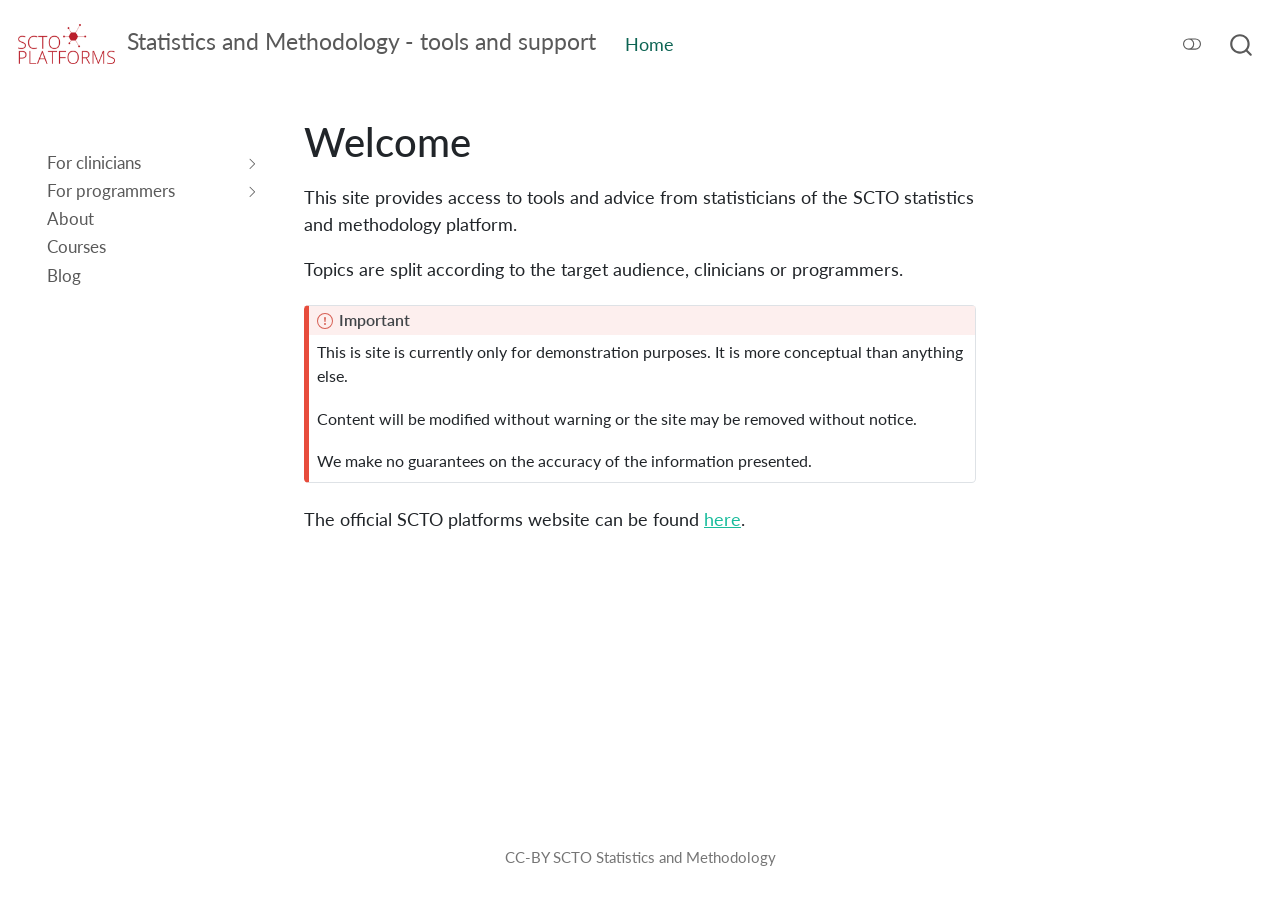
==== index.html @ e66b6415 "Built site for gh-pages" ====
<!DOCTYPE html>
<html xmlns="http://www.w3.org/1999/xhtml" lang="en" xml:lang="en"><head>

<meta charset="utf-8">
<meta name="generator" content="quarto-1.0.37">

<meta name="viewport" content="width=device-width, initial-scale=1.0, user-scalable=yes">


<title>Statistics and Methodology - tools and support - Welcome</title>
<style>
code{white-space: pre-wrap;}
span.smallcaps{font-variant: small-caps;}
span.underline{text-decoration: underline;}
div.column{display: inline-block; vertical-align: top; width: 50%;}
div.hanging-indent{margin-left: 1.5em; text-indent: -1.5em;}
ul.task-list{list-style: none;}
</style>


<script src="site_libs/quarto-nav/quarto-nav.js"></script>
<script src="site_libs/quarto-nav/headroom.min.js"></script>
<script src="site_libs/clipboard/clipboard.min.js"></script>
<script src="site_libs/quarto-search/autocomplete.umd.js"></script>
<script src="site_libs/quarto-search/fuse.min.js"></script>
<script src="site_libs/quarto-search/quarto-search.js"></script>
<meta name="quarto:offset" content="./">
<link href="./docs/SCTO_Platforms.png" rel="icon" type="image/png">
<script src="site_libs/quarto-html/quarto.js"></script>
<script src="site_libs/quarto-html/popper.min.js"></script>
<script src="site_libs/quarto-html/tippy.umd.min.js"></script>
<script src="site_libs/quarto-html/anchor.min.js"></script>
<link href="site_libs/quarto-html/tippy.css" rel="stylesheet">
<link href="site_libs/quarto-html/quarto-syntax-highlighting.css" rel="stylesheet" class="quarto-color-scheme" id="quarto-text-highlighting-styles">
<link href="site_libs/quarto-html/quarto-syntax-highlighting-dark.css" rel="prefetch" class="quarto-color-scheme quarto-color-alternate" id="quarto-text-highlighting-styles">
<script src="site_libs/bootstrap/bootstrap.min.js"></script>
<link href="site_libs/bootstrap/bootstrap-icons.css" rel="stylesheet">
<link href="site_libs/bootstrap/bootstrap.min.css" rel="stylesheet" class="quarto-color-scheme" id="quarto-bootstrap" data-mode="light">
<link href="site_libs/bootstrap/bootstrap-dark.min.css" rel="prefetch" class="quarto-color-scheme quarto-color-alternate" id="quarto-bootstrap" data-mode="dark">
<script id="quarto-search-options" type="application/json">{
  "location": "navbar",
  "copy-button": false,
  "collapse-after": 3,
  "panel-placement": "end",
  "type": "overlay",
  "limit": 20,
  "language": {
    "search-no-results-text": "No results",
    "search-matching-documents-text": "matching documents",
    "search-copy-link-title": "Copy link to search",
    "search-hide-matches-text": "Hide additional matches",
    "search-more-match-text": "more match in this document",
    "search-more-matches-text": "more matches in this document",
    "search-clear-button-title": "Clear",
    "search-detached-cancel-button-title": "Cancel",
    "search-submit-button-title": "Submit"
  }
}</script>


<link rel="stylesheet" href="styles.css">
</head>

<body class="nav-sidebar floating nav-fixed">


<div id="quarto-search-results"></div>
  <header id="quarto-header" class="headroom fixed-top">
    <nav class="navbar navbar-expand-lg navbar-dark ">
      <div class="navbar-container container-fluid">
      <a class="navbar-brand" href="./index.html">
    <img src="./docs/SCTO_Platforms.png" alt="">
    <span class="navbar-title">Statistics and Methodology - tools and support</span>
  </a>
          <button class="navbar-toggler" type="button" data-bs-toggle="collapse" data-bs-target="#navbarCollapse" aria-controls="navbarCollapse" aria-expanded="false" aria-label="Toggle navigation" onclick="if (window.quartoToggleHeadroom) { window.quartoToggleHeadroom(); }">
  <span class="navbar-toggler-icon"></span>
</button>
          <div class="collapse navbar-collapse" id="navbarCollapse">
            <ul class="navbar-nav navbar-nav-scroll me-auto">
  <li class="nav-item">
    <a class="nav-link active" href="./index.html" aria-current="page">Home</a>
  </li>  
</ul>
              <div class="quarto-toggle-container">
                  <a href="" class="quarto-color-scheme-toggle nav-link" onclick="window.quartoToggleColorScheme(); return false;" title="Toggle dark mode"><i class="bi"></i></a>
              </div>
              <div id="quarto-search" class="" title="Search"></div>
          </div> <!-- /navcollapse -->
      </div> <!-- /container-fluid -->
    </nav>
  <nav class="quarto-secondary-nav" data-bs-toggle="collapse" data-bs-target="#quarto-sidebar" aria-controls="quarto-sidebar" aria-expanded="false" aria-label="Toggle sidebar navigation" onclick="if (window.quartoToggleHeadroom) { window.quartoToggleHeadroom(); }">
    <div class="container-fluid d-flex justify-content-between">
      <h1 class="quarto-secondary-nav-title">Welcome</h1>
      <button type="button" class="quarto-btn-toggle btn" aria-label="Show secondary navigation">
        <i class="bi bi-chevron-right"></i>
      </button>
    </div>
  </nav>
</header>
<!-- content -->
<div id="quarto-content" class="quarto-container page-columns page-rows-contents page-layout-article page-navbar">
<!-- sidebar -->
  <nav id="quarto-sidebar" class="sidebar collapse sidebar-navigation floating overflow-auto">
      <div class="mt-2 flex-shrink-0 align-items-center">
        <div class="sidebar-search">
        <div id="quarto-search" class="" title="Search"></div>
        </div>
      </div>
    <div class="sidebar-menu-container"> 
    <ul class="list-unstyled mt-1">
        <li class="sidebar-item sidebar-item-section">
      <div class="sidebar-item-container"> 
            <a class="sidebar-item-text sidebar-link text-start collapsed" data-bs-toggle="collapse" data-bs-target="#quarto-sidebar-section-1" aria-expanded="false">For clinicians</a>
          <a class="sidebar-item-toggle text-start collapsed" data-bs-toggle="collapse" data-bs-target="#quarto-sidebar-section-1" aria-expanded="false">
            <i class="bi bi-chevron-right ms-2"></i>
          </a> 
      </div>
      <ul id="quarto-sidebar-section-1" class="collapse list-unstyled sidebar-section depth1 ">  
          <li class="sidebar-item">
  <div class="sidebar-item-container"> 
  <a href="./DataSharing.html" class="sidebar-item-text sidebar-link">Data sharing</a>
  </div>
</li>
          <li class="sidebar-item">
  <div class="sidebar-item-container"> 
  <a href="./ReportingGuidelines.html" class="sidebar-item-text sidebar-link">Reporting guidelines</a>
  </div>
</li>
          <li class="sidebar-item">
  <div class="sidebar-item-container"> 
  <a href="./SampleSizeCalculation.html" class="sidebar-item-text sidebar-link">Sample size calculation</a>
  </div>
</li>
      </ul>
  </li>
        <li class="sidebar-item sidebar-item-section">
      <div class="sidebar-item-container"> 
            <a class="sidebar-item-text sidebar-link text-start collapsed" data-bs-toggle="collapse" data-bs-target="#quarto-sidebar-section-2" aria-expanded="false">For programmers</a>
          <a class="sidebar-item-toggle text-start collapsed" data-bs-toggle="collapse" data-bs-target="#quarto-sidebar-section-2" aria-expanded="false">
            <i class="bi bi-chevron-right ms-2"></i>
          </a> 
      </div>
      <ul id="quarto-sidebar-section-2" class="collapse list-unstyled sidebar-section depth1 ">  
          <li class="sidebar-item">
  <div class="sidebar-item-container"> 
  <a href="./baselinetables.html" class="sidebar-item-text sidebar-link">Make a baseline table</a>
  </div>
</li>
          <li class="sidebar-item">
  <div class="sidebar-item-container"> 
  <a href="./software.html" class="sidebar-item-text sidebar-link">Software packages</a>
  </div>
</li>
      </ul>
  </li>
        <li class="sidebar-item">
  <div class="sidebar-item-container"> 
  <a href="./about.html" class="sidebar-item-text sidebar-link">About</a>
  </div>
</li>
        <li class="sidebar-item">
  <div class="sidebar-item-container"> 
  <a href="./courses.html" class="sidebar-item-text sidebar-link">Courses</a>
  </div>
</li>
        <li class="sidebar-item">
  <div class="sidebar-item-container"> 
  <a href="./blog/index.html" class="sidebar-item-text sidebar-link">Blog</a>
  </div>
</li>
    </ul>
    </div>
</nav>
<!-- margin-sidebar -->
    <div id="quarto-margin-sidebar" class="sidebar margin-sidebar">
        
    </div>
<!-- main -->
<main class="content" id="quarto-document-content">

<header id="title-block-header" class="quarto-title-block default">
<div class="quarto-title">
<h1 class="title d-none d-lg-block">Welcome</h1>
</div>



<div class="quarto-title-meta">

    
    
  </div>
  

</header>

<p>This site provides access to tools and advice from statisticians of the SCTO statistics and methodology platform.</p>
<p>Topics are split according to the target audience, clinicians or programmers.</p>
<div class="callout-important callout callout-style-default callout-captioned">
<div class="callout-header d-flex align-content-center">
<div class="callout-icon-container">
<i class="callout-icon"></i>
</div>
<div class="callout-caption-container flex-fill">
Important
</div>
</div>
<div class="callout-body-container callout-body">
<p>This is site is currently only for demonstration purposes. It is more conceptual than anything else.</p>
<p>Content will be modified without warning or the site may be removed without notice.</p>
<p>We make no guarantees on the accuracy of the information presented.</p>
</div>
</div>
<p>The official SCTO platforms website can be found <a href="https://www.sctoplatforms.ch/">here</a>.</p>



</main> <!-- /main -->
<script id="quarto-html-after-body" type="application/javascript">
window.document.addEventListener("DOMContentLoaded", function (event) {
  const toggleBodyColorMode = (bsSheetEl) => {
    const mode = bsSheetEl.getAttribute("data-mode");
    const bodyEl = window.document.querySelector("body");
    if (mode === "dark") {
      bodyEl.classList.add("quarto-dark");
      bodyEl.classList.remove("quarto-light");
    } else {
      bodyEl.classList.add("quarto-light");
      bodyEl.classList.remove("quarto-dark");
    }
  }
  const toggleBodyColorPrimary = () => {
    const bsSheetEl = window.document.querySelector("link#quarto-bootstrap");
    if (bsSheetEl) {
      toggleBodyColorMode(bsSheetEl);
    }
  }
  toggleBodyColorPrimary();  
  const disableStylesheet = (stylesheets) => {
    for (let i=0; i < stylesheets.length; i++) {
      const stylesheet = stylesheets[i];
      stylesheet.rel = 'prefetch';
    }
  }
  const enableStylesheet = (stylesheets) => {
    for (let i=0; i < stylesheets.length; i++) {
      const stylesheet = stylesheets[i];
      stylesheet.rel = 'stylesheet';
    }
  }
  const manageTransitions = (selector, allowTransitions) => {
    const els = window.document.querySelectorAll(selector);
    for (let i=0; i < els.length; i++) {
      const el = els[i];
      if (allowTransitions) {
        el.classList.remove('notransition');
      } else {
        el.classList.add('notransition');
      }
    }
  }
  const toggleColorMode = (alternate) => {
    // Switch the stylesheets
    const alternateStylesheets = window.document.querySelectorAll('link.quarto-color-scheme.quarto-color-alternate');
    manageTransitions('#quarto-margin-sidebar .nav-link', false);
    if (alternate) {
      enableStylesheet(alternateStylesheets);
      for (const sheetNode of alternateStylesheets) {
        if (sheetNode.id === "quarto-bootstrap") {
          toggleBodyColorMode(sheetNode);
        }
      }
    } else {
      disableStylesheet(alternateStylesheets);
      toggleBodyColorPrimary();
    }
    manageTransitions('#quarto-margin-sidebar .nav-link', true);
    // Switch the toggles
    const toggles = window.document.querySelectorAll('.quarto-color-scheme-toggle');
    for (let i=0; i < toggles.length; i++) {
      const toggle = toggles[i];
      if (toggle) {
        if (alternate) {
          toggle.classList.add("alternate");     
        } else {
          toggle.classList.remove("alternate");
        }
      }
    }
  }
  const isFileUrl = () => { 
    return window.location.protocol === 'file:';
  }
  const hasAlternateSentinel = () => {  
    let styleSentinel = getColorSchemeSentinel();
    if (styleSentinel !== null) {
      return styleSentinel === "alternate";
    } else {
      return false;
    }
  }
  const setStyleSentinel = (alternate) => {
    const value = alternate ? "alternate" : "default";
    if (!isFileUrl()) {
      window.localStorage.setItem("quarto-color-scheme", value);
    } else {
      localAlternateSentinel = value;
    }
  }
  const getColorSchemeSentinel = () => {
    if (!isFileUrl()) {
      const storageValue = window.localStorage.getItem("quarto-color-scheme");
      return storageValue != null ? storageValue : localAlternateSentinel;
    } else {
      return localAlternateSentinel;
    }
  }
  let localAlternateSentinel = 'default';
  // Dark / light mode switch
  window.quartoToggleColorScheme = () => {
    // Read the current dark / light value 
    let toAlternate = !hasAlternateSentinel();
    toggleColorMode(toAlternate);
    setStyleSentinel(toAlternate);
  };
  // Ensure there is a toggle, if there isn't float one in the top right
  if (window.document.querySelector('.quarto-color-scheme-toggle') === null) {
    const a = window.document.createElement('a');
    a.classList.add('top-right');
    a.classList.add('quarto-color-scheme-toggle');
    a.href = "";
    a.onclick = function() { try { window.quartoToggleColorScheme(); } catch {} return false; };
    const i = window.document.createElement("i");
    i.classList.add('bi');
    a.appendChild(i);
    window.document.body.appendChild(a);
  }
  // Switch to dark mode if need be
  if (hasAlternateSentinel()) {
    toggleColorMode(true);
  } 
  const icon = "";
  const anchorJS = new window.AnchorJS();
  anchorJS.options = {
    placement: 'right',
    icon: icon
  };
  anchorJS.add('.anchored');
  const clipboard = new window.ClipboardJS('.code-copy-button', {
    target: function(trigger) {
      return trigger.previousElementSibling;
    }
  });
  clipboard.on('success', function(e) {
    // button target
    const button = e.trigger;
    // don't keep focus
    button.blur();
    // flash "checked"
    button.classList.add('code-copy-button-checked');
    var currentTitle = button.getAttribute("title");
    button.setAttribute("title", "Copied!");
    setTimeout(function() {
      button.setAttribute("title", currentTitle);
      button.classList.remove('code-copy-button-checked');
    }, 1000);
    // clear code selection
    e.clearSelection();
  });
  function tippyHover(el, contentFn) {
    const config = {
      allowHTML: true,
      content: contentFn,
      maxWidth: 500,
      delay: 100,
      arrow: false,
      appendTo: function(el) {
          return el.parentElement;
      },
      interactive: true,
      interactiveBorder: 10,
      theme: 'quarto',
      placement: 'bottom-start'
    };
    window.tippy(el, config); 
  }
  const noterefs = window.document.querySelectorAll('a[role="doc-noteref"]');
  for (var i=0; i<noterefs.length; i++) {
    const ref = noterefs[i];
    tippyHover(ref, function() {
      let href = ref.getAttribute('href');
      try { href = new URL(href).hash; } catch {}
      const id = href.replace(/^#\/?/, "");
      const note = window.document.getElementById(id);
      return note.innerHTML;
    });
  }
  var bibliorefs = window.document.querySelectorAll('a[role="doc-biblioref"]');
  for (var i=0; i<bibliorefs.length; i++) {
    const ref = bibliorefs[i];
    const cites = ref.parentNode.getAttribute('data-cites').split(' ');
    tippyHover(ref, function() {
      var popup = window.document.createElement('div');
      cites.forEach(function(cite) {
        var citeDiv = window.document.createElement('div');
        citeDiv.classList.add('hanging-indent');
        citeDiv.classList.add('csl-entry');
        var biblioDiv = window.document.getElementById('ref-' + cite);
        if (biblioDiv) {
          citeDiv.innerHTML = biblioDiv.innerHTML;
        }
        popup.appendChild(citeDiv);
      });
      return popup.innerHTML;
    });
  }
});
</script>
</div> <!-- /content -->
<footer class="footer">
  <div class="nav-footer">
      <div class="nav-footer-center">CC-BY SCTO Statistics and Methodology</div>
  </div>
</footer>



</body></html>
---- site_libs/quarto-html/tippy.css ----
.tippy-box[data-animation=fade][data-state=hidden]{opacity:0}[data-tippy-root]{max-width:calc(100vw - 10px)}.tippy-box{position:relative;background-color:#333;color:#fff;border-radius:4px;font-size:14px;line-height:1.4;white-space:normal;outline:0;transition-property:transform,visibility,opacity}.tippy-box[data-placement^=top]>.tippy-arrow{bottom:0}.tippy-box[data-placement^=top]>.tippy-arrow:before{bottom:-7px;left:0;border-width:8px 8px 0;border-top-color:initial;transform-origin:center top}.tippy-box[data-placement^=bottom]>.tippy-arrow{top:0}.tippy-box[data-placement^=bottom]>.tippy-arrow:before{top:-7px;left:0;border-width:0 8px 8px;border-bottom-color:initial;transform-origin:center bottom}.tippy-box[data-placement^=left]>.tippy-arrow{right:0}.tippy-box[data-placement^=left]>.tippy-arrow:before{border-width:8px 0 8px 8px;border-left-color:initial;right:-7px;transform-origin:center left}.tippy-box[data-placement^=right]>.tippy-arrow{left:0}.tippy-box[data-placement^=right]>.tippy-arrow:before{left:-7px;border-width:8px 8px 8px 0;border-right-color:initial;transform-origin:center right}.tippy-box[data-inertia][data-state=visible]{transition-timing-function:cubic-bezier(.54,1.5,.38,1.11)}.tippy-arrow{width:16px;height:16px;color:#333}.tippy-arrow:before{content:"";position:absolute;border-color:transparent;border-style:solid}.tippy-content{position:relative;padding:5px 9px;z-index:1}
---- styles.css ----
/* css styles */

.navbar-brand > img {
  max-height: 40px;
}
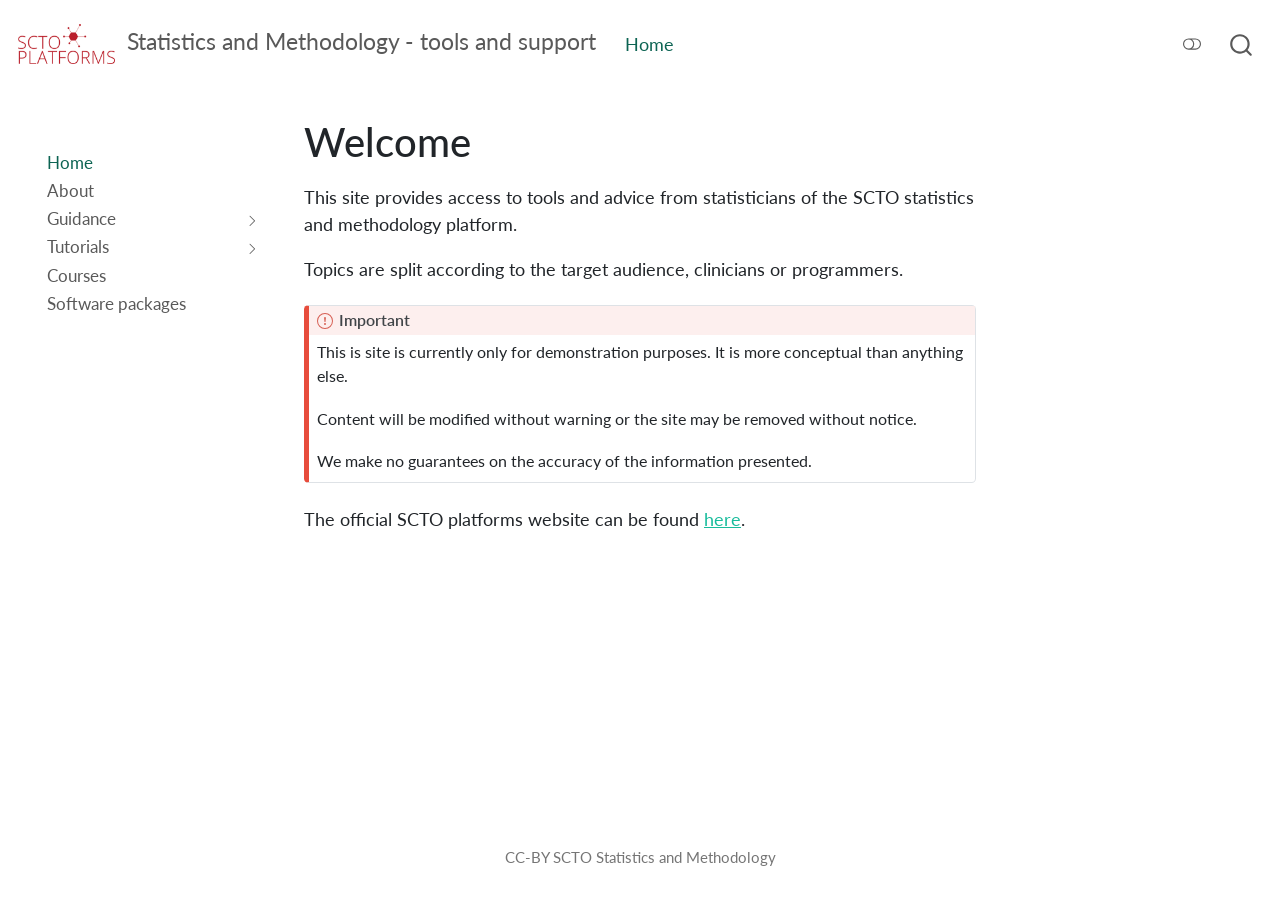
==== commit 6ff837f8: "Built site for gh-pages" ====
--- a/index.html
+++ b/index.html
@@ -108,9 +108,19 @@
       </div>
     <div class="sidebar-menu-container"> 
     <ul class="list-unstyled mt-1">
+        <li class="sidebar-item">
+  <div class="sidebar-item-container"> 
+  <a href="./index.html" class="sidebar-item-text sidebar-link active">Home</a>
+  </div>
+</li>
+        <li class="sidebar-item">
+  <div class="sidebar-item-container"> 
+  <a href="./about.html" class="sidebar-item-text sidebar-link">About</a>
+  </div>
+</li>
         <li class="sidebar-item sidebar-item-section">
       <div class="sidebar-item-container"> 
-            <a class="sidebar-item-text sidebar-link text-start collapsed" data-bs-toggle="collapse" data-bs-target="#quarto-sidebar-section-1" aria-expanded="false">For clinicians</a>
+            <a class="sidebar-item-text sidebar-link text-start collapsed" data-bs-toggle="collapse" data-bs-target="#quarto-sidebar-section-1" aria-expanded="false">Guidance</a>
           <a class="sidebar-item-toggle text-start collapsed" data-bs-toggle="collapse" data-bs-target="#quarto-sidebar-section-1" aria-expanded="false">
             <i class="bi bi-chevron-right ms-2"></i>
           </a> 
@@ -126,16 +136,11 @@
   <a href="./ReportingGuidelines.html" class="sidebar-item-text sidebar-link">Reporting guidelines</a>
   </div>
 </li>
-          <li class="sidebar-item">
-  <div class="sidebar-item-container"> 
-  <a href="./SampleSizeCalculation.html" class="sidebar-item-text sidebar-link">Sample size calculation</a>
-  </div>
-</li>
       </ul>
   </li>
         <li class="sidebar-item sidebar-item-section">
       <div class="sidebar-item-container"> 
-            <a class="sidebar-item-text sidebar-link text-start collapsed" data-bs-toggle="collapse" data-bs-target="#quarto-sidebar-section-2" aria-expanded="false">For programmers</a>
+            <a class="sidebar-item-text sidebar-link text-start collapsed" data-bs-toggle="collapse" data-bs-target="#quarto-sidebar-section-2" aria-expanded="false">Tutorials</a>
           <a class="sidebar-item-toggle text-start collapsed" data-bs-toggle="collapse" data-bs-target="#quarto-sidebar-section-2" aria-expanded="false">
             <i class="bi bi-chevron-right ms-2"></i>
           </a> 
@@ -143,29 +148,29 @@
       <ul id="quarto-sidebar-section-2" class="collapse list-unstyled sidebar-section depth1 ">  
           <li class="sidebar-item">
   <div class="sidebar-item-container"> 
+  <a href="./tutorials.html" class="sidebar-item-text sidebar-link">Overview</a>
+  </div>
+</li>
+          <li class="sidebar-item">
+  <div class="sidebar-item-container"> 
+  <a href="./SampleSizeCalculation.html" class="sidebar-item-text sidebar-link">Sample size calculation</a>
+  </div>
+</li>
+          <li class="sidebar-item">
+  <div class="sidebar-item-container"> 
   <a href="./baselinetables.html" class="sidebar-item-text sidebar-link">Make a baseline table</a>
-  </div>
-</li>
-          <li class="sidebar-item">
-  <div class="sidebar-item-container"> 
-  <a href="./software.html" class="sidebar-item-text sidebar-link">Software packages</a>
   </div>
 </li>
       </ul>
   </li>
         <li class="sidebar-item">
   <div class="sidebar-item-container"> 
-  <a href="./about.html" class="sidebar-item-text sidebar-link">About</a>
+  <a href="./courses.html" class="sidebar-item-text sidebar-link">Courses</a>
   </div>
 </li>
         <li class="sidebar-item">
   <div class="sidebar-item-container"> 
-  <a href="./courses.html" class="sidebar-item-text sidebar-link">Courses</a>
-  </div>
-</li>
-        <li class="sidebar-item">
-  <div class="sidebar-item-container"> 
-  <a href="./blog/index.html" class="sidebar-item-text sidebar-link">Blog</a>
+  <a href="./software.html" class="sidebar-item-text sidebar-link">Software packages</a>
   </div>
 </li>
     </ul>
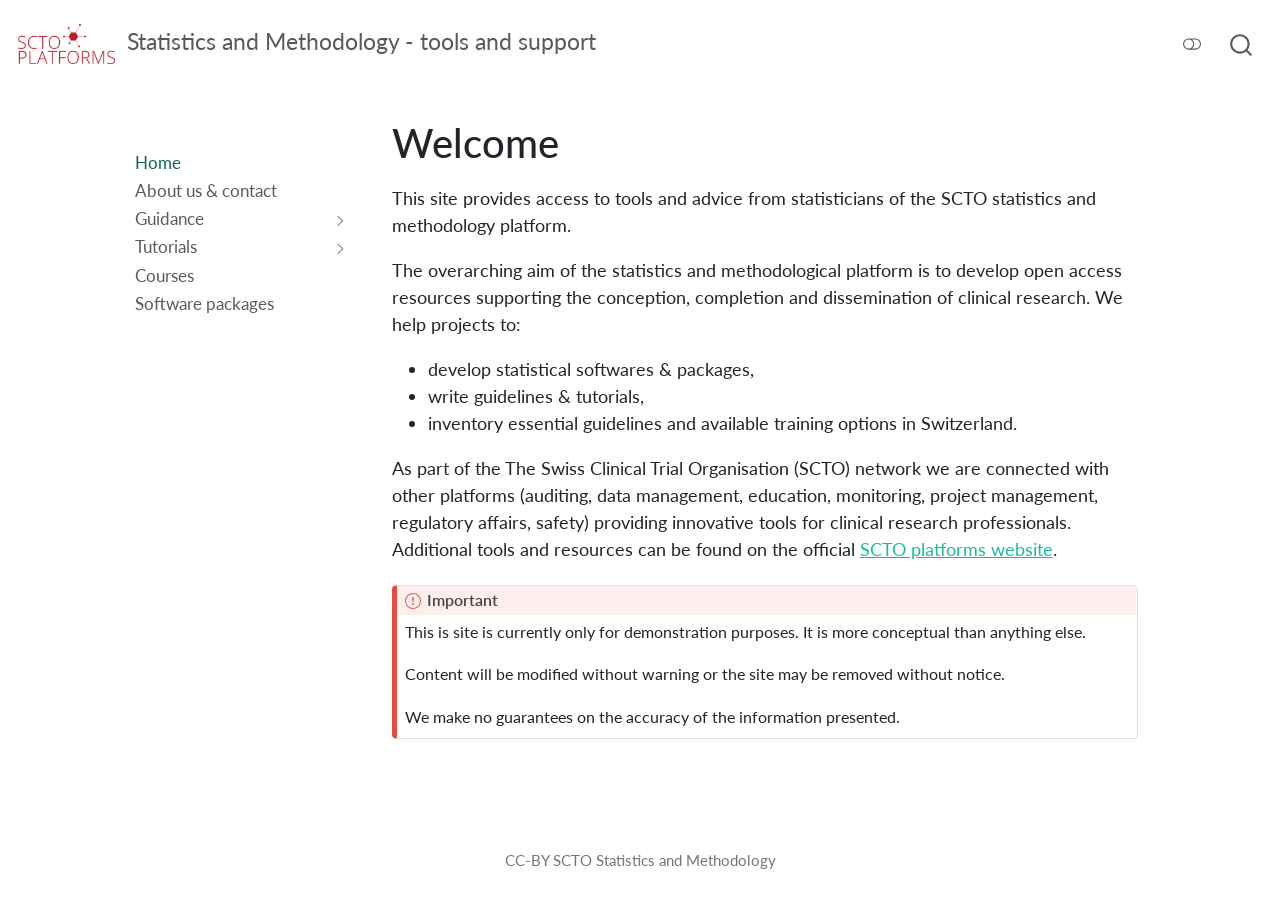
==== commit 419bc62c: "Built site for gh-pages" ====
--- a/index.html
+++ b/index.html
@@ -1,69 +1,62 @@
 <!DOCTYPE html>
 <html xmlns="http://www.w3.org/1999/xhtml" lang="en" xml:lang="en"><head>
-
-<meta charset="utf-8">
-<meta name="generator" content="quarto-1.0.37">
-
-<meta name="viewport" content="width=device-width, initial-scale=1.0, user-scalable=yes">
-
-
-<title>Statistics and Methodology - tools and support - Welcome</title>
-<style>
-code{white-space: pre-wrap;}
-span.smallcaps{font-variant: small-caps;}
-span.underline{text-decoration: underline;}
-div.column{display: inline-block; vertical-align: top; width: 50%;}
-div.hanging-indent{margin-left: 1.5em; text-indent: -1.5em;}
-ul.task-list{list-style: none;}
-</style>
-
-
-<script src="site_libs/quarto-nav/quarto-nav.js"></script>
-<script src="site_libs/quarto-nav/headroom.min.js"></script>
-<script src="site_libs/clipboard/clipboard.min.js"></script>
-<script src="site_libs/quarto-search/autocomplete.umd.js"></script>
-<script src="site_libs/quarto-search/fuse.min.js"></script>
-<script src="site_libs/quarto-search/quarto-search.js"></script>
-<meta name="quarto:offset" content="./">
-<link href="./docs/SCTO_Platforms.png" rel="icon" type="image/png">
-<script src="site_libs/quarto-html/quarto.js"></script>
-<script src="site_libs/quarto-html/popper.min.js"></script>
-<script src="site_libs/quarto-html/tippy.umd.min.js"></script>
-<script src="site_libs/quarto-html/anchor.min.js"></script>
-<link href="site_libs/quarto-html/tippy.css" rel="stylesheet">
-<link href="site_libs/quarto-html/quarto-syntax-highlighting.css" rel="stylesheet" class="quarto-color-scheme" id="quarto-text-highlighting-styles">
-<link href="site_libs/quarto-html/quarto-syntax-highlighting-dark.css" rel="prefetch" class="quarto-color-scheme quarto-color-alternate" id="quarto-text-highlighting-styles">
-<script src="site_libs/bootstrap/bootstrap.min.js"></script>
-<link href="site_libs/bootstrap/bootstrap-icons.css" rel="stylesheet">
-<link href="site_libs/bootstrap/bootstrap.min.css" rel="stylesheet" class="quarto-color-scheme" id="quarto-bootstrap" data-mode="light">
-<link href="site_libs/bootstrap/bootstrap-dark.min.css" rel="prefetch" class="quarto-color-scheme quarto-color-alternate" id="quarto-bootstrap" data-mode="dark">
-<script id="quarto-search-options" type="application/json">{
-  "location": "navbar",
-  "copy-button": false,
-  "collapse-after": 3,
-  "panel-placement": "end",
-  "type": "overlay",
-  "limit": 20,
-  "language": {
-    "search-no-results-text": "No results",
-    "search-matching-documents-text": "matching documents",
-    "search-copy-link-title": "Copy link to search",
-    "search-hide-matches-text": "Hide additional matches",
-    "search-more-match-text": "more match in this document",
-    "search-more-matches-text": "more matches in this document",
-    "search-clear-button-title": "Clear",
-    "search-detached-cancel-button-title": "Cancel",
-    "search-submit-button-title": "Submit"
-  }
-}</script>
-
-
-<link rel="stylesheet" href="styles.css">
+  <meta charset="utf-8">
+  <meta name="generator" content="quarto-0.9.80">
+  <meta name="viewport" content="width=device-width, initial-scale=1.0, user-scalable=yes">
+  <title>Statistics and Methodology - tools and support - Welcome</title>
+  <style>
+    code{white-space: pre-wrap;}
+    span.smallcaps{font-variant: small-caps;}
+    span.underline{text-decoration: underline;}
+    div.column{display: inline-block; vertical-align: top; width: 50%;}
+    div.hanging-indent{margin-left: 1.5em; text-indent: -1.5em;}
+    ul.task-list{list-style: none;}
+  </style>
+
+  <script src="site_libs/quarto-nav/quarto-nav.js"></script>
+  <script src="site_libs/quarto-nav/headroom.min.js"></script>
+  <script src="site_libs/clipboard/clipboard.min.js"></script>
+  <meta name="quarto:offset" content="./">
+  <script src="site_libs/quarto-search/autocomplete.umd.js"></script>
+  <script src="site_libs/quarto-search/fuse.min.js"></script>
+  <script src="site_libs/quarto-search/quarto-search.js"></script>
+  <link href="./docs/SCTO_Platforms.png" rel="icon" type="image/png">
+  <script src="site_libs/quarto-html/quarto.js"></script>
+  <script src="site_libs/quarto-html/popper.min.js"></script>
+  <script src="site_libs/quarto-html/tippy.umd.min.js"></script>
+  <script src="site_libs/quarto-html/anchor.min.js"></script>
+  <link href="site_libs/quarto-html/tippy.css" rel="stylesheet">
+  <link class="quarto-color-scheme" href="site_libs/quarto-html/quarto-syntax-highlighting.css" rel="stylesheet">
+  <link class="quarto-color-scheme quarto-color-alternate" rel="prefetch" href="site_libs/quarto-html/quarto-syntax-highlighting-dark.css">
+  <script src="site_libs/bootstrap/bootstrap.min.js"></script>
+  <link href="site_libs/bootstrap/bootstrap-icons.css" rel="stylesheet">
+  <link class="quarto-color-scheme" href="site_libs/bootstrap/bootstrap.min.css" rel="stylesheet">
+  <link class="quarto-color-scheme quarto-color-alternate" rel="prefetch" href="site_libs/bootstrap/bootstrap-dark.min.css">
+  <script id="quarto-search-options" type="application/json">{
+    "location": "navbar",
+    "copy-button": false,
+    "collapse-after": 2,
+    "panel-placement": "end",
+    "type": "overlay",
+    "limit": 20,
+    "language": {
+      "search-no-results-text": "No results",
+      "search-matching-documents-text": "matching documents",
+      "search-copy-link-title": "Copy link to search",
+      "search-hide-matches-text": "Hide additional matches",
+      "search-more-match-text": "more match in this document",
+      "search-more-matches-text": "more matches in this document",
+      "search-clear-button-title": "Clear",
+      "search-detached-cancel-button-title": "Cancel",
+      "search-submit-button-title": "Submit"
+    }
+  }</script>
+  <!--[if lt IE 9]>
+    <script src="//cdnjs.cloudflare.com/ajax/libs/html5shiv/3.7.3/html5shiv-printshiv.min.js"></script>
+  <![endif]-->
+  <link rel="stylesheet" href="styles.css">
 </head>
-
-<body class="nav-sidebar floating nav-fixed">
-
-
+<body class="floating fullcontent">
 <div id="quarto-search-results"></div>
   <header id="quarto-header" class="headroom fixed-top">
     <nav class="navbar navbar-expand-lg navbar-dark ">
@@ -91,7 +84,7 @@
   <nav class="quarto-secondary-nav" data-bs-toggle="collapse" data-bs-target="#quarto-sidebar" aria-controls="quarto-sidebar" aria-expanded="false" aria-label="Toggle sidebar navigation" onclick="if (window.quartoToggleHeadroom) { window.quartoToggleHeadroom(); }">
     <div class="container-fluid d-flex justify-content-between">
       <h1 class="quarto-secondary-nav-title">Welcome</h1>
-      <button type="button" class="quarto-btn-toggle btn" aria-label="Show secondary navigation">
+      <button type="button" class="quarto-btn-toggle btn">
         <i class="bi bi-chevron-right"></i>
       </button>
     </div>
@@ -115,53 +108,53 @@
 </li>
         <li class="sidebar-item">
   <div class="sidebar-item-container"> 
-  <a href="./about.html" class="sidebar-item-text sidebar-link">About</a>
+  <a href="./about.html" class="sidebar-item-text sidebar-link">About us &amp; contact</a>
   </div>
 </li>
         <li class="sidebar-item sidebar-item-section">
-      <div class="sidebar-item-container"> 
-            <a class="sidebar-item-text sidebar-link text-start collapsed" data-bs-toggle="collapse" data-bs-target="#quarto-sidebar-section-1" aria-expanded="false">Guidance</a>
-          <a class="sidebar-item-toggle text-start collapsed" data-bs-toggle="collapse" data-bs-target="#quarto-sidebar-section-1" aria-expanded="false">
-            <i class="bi bi-chevron-right ms-2"></i>
-          </a> 
-      </div>
-      <ul id="quarto-sidebar-section-1" class="collapse list-unstyled sidebar-section depth1 ">  
-          <li class="sidebar-item">
+    <div class="sidebar-item-container"> 
+        <a class="sidebar-item-text sidebar-link text-start collapsed" data-bs-toggle="collapse" data-bs-target="#quarto-sidebar-section-guidance" aria-expanded="false">Guidance</a>
+      <a class="sidebar-item-toggle text-start collapsed" data-bs-toggle="collapse" data-bs-target="#quarto-sidebar-section-guidance" aria-expanded="false">
+        <i class="bi bi-chevron-right ms-2"></i>
+      </a>
+    </div>
+    <ul id="quarto-sidebar-section-guidance" class="collapse list-unstyled sidebar-section depth1 ">  
+        <li class="sidebar-item">
   <div class="sidebar-item-container"> 
   <a href="./DataSharing.html" class="sidebar-item-text sidebar-link">Data sharing</a>
   </div>
 </li>
-          <li class="sidebar-item">
+        <li class="sidebar-item">
   <div class="sidebar-item-container"> 
   <a href="./ReportingGuidelines.html" class="sidebar-item-text sidebar-link">Reporting guidelines</a>
   </div>
 </li>
-      </ul>
+    </ul>
   </li>
         <li class="sidebar-item sidebar-item-section">
-      <div class="sidebar-item-container"> 
-            <a class="sidebar-item-text sidebar-link text-start collapsed" data-bs-toggle="collapse" data-bs-target="#quarto-sidebar-section-2" aria-expanded="false">Tutorials</a>
-          <a class="sidebar-item-toggle text-start collapsed" data-bs-toggle="collapse" data-bs-target="#quarto-sidebar-section-2" aria-expanded="false">
-            <i class="bi bi-chevron-right ms-2"></i>
-          </a> 
-      </div>
-      <ul id="quarto-sidebar-section-2" class="collapse list-unstyled sidebar-section depth1 ">  
-          <li class="sidebar-item">
+    <div class="sidebar-item-container"> 
+        <a class="sidebar-item-text sidebar-link text-start collapsed" data-bs-toggle="collapse" data-bs-target="#quarto-sidebar-section-tutorials" aria-expanded="false">Tutorials</a>
+      <a class="sidebar-item-toggle text-start collapsed" data-bs-toggle="collapse" data-bs-target="#quarto-sidebar-section-tutorials" aria-expanded="false">
+        <i class="bi bi-chevron-right ms-2"></i>
+      </a>
+    </div>
+    <ul id="quarto-sidebar-section-tutorials" class="collapse list-unstyled sidebar-section depth1 ">  
+        <li class="sidebar-item">
   <div class="sidebar-item-container"> 
   <a href="./tutorials.html" class="sidebar-item-text sidebar-link">Overview</a>
   </div>
 </li>
-          <li class="sidebar-item">
+        <li class="sidebar-item">
   <div class="sidebar-item-container"> 
   <a href="./SampleSizeCalculation.html" class="sidebar-item-text sidebar-link">Sample size calculation</a>
   </div>
 </li>
-          <li class="sidebar-item">
+        <li class="sidebar-item">
   <div class="sidebar-item-container"> 
   <a href="./baselinetables.html" class="sidebar-item-text sidebar-link">Make a baseline table</a>
   </div>
 </li>
-      </ul>
+    </ul>
   </li>
         <li class="sidebar-item">
   <div class="sidebar-item-container"> 
@@ -177,30 +170,20 @@
     </div>
 </nav>
 <!-- margin-sidebar -->
-    <div id="quarto-margin-sidebar" class="sidebar margin-sidebar">
-        
-    </div>
+    
 <!-- main -->
 <main class="content" id="quarto-document-content">
-
 <header id="title-block-header" class="quarto-title-block default">
-<div class="quarto-title">
-<h1 class="title d-none d-lg-block">Welcome</h1>
-</div>
-
-
-
-<div class="quarto-title-meta">
-
-    
-    
-  </div>
-  
-
-</header>
-
+
+<div class="quarto-title"><h1 class="title d-none d-lg-block display-7">Welcome</h1></div></header>
 <p>This site provides access to tools and advice from statisticians of the SCTO statistics and methodology platform.</p>
-<p>Topics are split according to the target audience, clinicians or programmers.</p>
+<p>The overarching aim of the statistics and methodological platform is to develop open access resources supporting the conception, completion and dissemination of clinical research. We help projects to:</p>
+<ul>
+<li>develop statistical softwares &amp; packages,</li>
+<li>write guidelines &amp; tutorials,</li>
+<li>inventory essential guidelines and available training options in Switzerland.</li>
+</ul>
+<p>As part of the The Swiss Clinical Trial Organisation (SCTO) network we are connected with other platforms (auditing, data management, education, monitoring, project management, regulatory affairs, safety) providing innovative tools for clinical research professionals. Additional tools and resources can be found on the official <a href="https://www.sctoplatforms.ch/">SCTO platforms website</a>.</p>
 <div class="callout-important callout callout-style-default callout-captioned">
 <div class="callout-header d-flex align-content-center">
 <div class="callout-icon-container">
@@ -216,31 +199,11 @@
 <p>We make no guarantees on the accuracy of the information presented.</p>
 </div>
 </div>
-<p>The official SCTO platforms website can be found <a href="https://www.sctoplatforms.ch/">here</a>.</p>
-
 
 
 </main> <!-- /main -->
-<script id="quarto-html-after-body" type="application/javascript">
+<script type="application/javascript">
 window.document.addEventListener("DOMContentLoaded", function (event) {
-  const toggleBodyColorMode = (bsSheetEl) => {
-    const mode = bsSheetEl.getAttribute("data-mode");
-    const bodyEl = window.document.querySelector("body");
-    if (mode === "dark") {
-      bodyEl.classList.add("quarto-dark");
-      bodyEl.classList.remove("quarto-light");
-    } else {
-      bodyEl.classList.add("quarto-light");
-      bodyEl.classList.remove("quarto-dark");
-    }
-  }
-  const toggleBodyColorPrimary = () => {
-    const bsSheetEl = window.document.querySelector("link#quarto-bootstrap");
-    if (bsSheetEl) {
-      toggleBodyColorMode(bsSheetEl);
-    }
-  }
-  toggleBodyColorPrimary();  
   const disableStylesheet = (stylesheets) => {
     for (let i=0; i < stylesheets.length; i++) {
       const stylesheet = stylesheets[i];
@@ -270,14 +233,8 @@
     manageTransitions('#quarto-margin-sidebar .nav-link', false);
     if (alternate) {
       enableStylesheet(alternateStylesheets);
-      for (const sheetNode of alternateStylesheets) {
-        if (sheetNode.id === "quarto-bootstrap") {
-          toggleBodyColorMode(sheetNode);
-        }
-      }
     } else {
       disableStylesheet(alternateStylesheets);
-      toggleBodyColorPrimary();
     }
     manageTransitions('#quarto-margin-sidebar .nav-link', true);
     // Switch the toggles
@@ -363,10 +320,7 @@
     button.blur();
     // flash "checked"
     button.classList.add('code-copy-button-checked');
-    var currentTitle = button.getAttribute("title");
-    button.setAttribute("title", "Copied!");
     setTimeout(function() {
-      button.setAttribute("title", currentTitle);
       button.classList.remove('code-copy-button-checked');
     }, 1000);
     // clear code selection
@@ -429,5 +383,4 @@
 </footer>
 
 
-
 </body></html>
--- a/site_libs/quarto-html/quarto-syntax-highlighting.css
+++ b/site_libs/quarto-html/quarto-syntax-highlighting.css
@@ -0,0 +1,154 @@
+/* quarto syntax highlight colors */
+:root {
+  --quarto-hl-ot-color: #00769E;
+  --quarto-hl-at-color: #677623;
+  --quarto-hl-ss-color: #20794D;
+  --quarto-hl-an-color: #5E5E5E;
+  --quarto-hl-fu-color: #4758AB;
+  --quarto-hl-st-color: #20794D;
+  --quarto-hl-cf-color: #00769E;
+  --quarto-hl-op-color: #5E5E5E;
+  --quarto-hl-er-color: #AD0000;
+  --quarto-hl-bn-color: #AD0000;
+  --quarto-hl-al-color: #AD0000;
+  --quarto-hl-va-color: #111111;
+  --quarto-hl-bu-color: inherit;
+  --quarto-hl-ex-color: inherit;
+  --quarto-hl-pp-color: #AD0000;
+  --quarto-hl-in-color: #5E5E5E;
+  --quarto-hl-vs-color: #20794D;
+  --quarto-hl-wa-color: #5E5E5E;
+  --quarto-hl-do-color: #5E5E5E;
+  --quarto-hl-im-color: inherit;
+  --quarto-hl-ch-color: #20794D;
+  --quarto-hl-dt-color: #AD0000;
+  --quarto-hl-fl-color: #AD0000;
+  --quarto-hl-co-color: #5E5E5E;
+  --quarto-hl-cv-color: #5E5E5E;
+  --quarto-hl-cn-color: #8f5902;
+  --quarto-hl-sc-color: #5E5E5E;
+  --quarto-hl-dv-color: #AD0000;
+  --quarto-hl-kw-color: #00769E;
+}
+
+/* other quarto variables */
+:root {
+  --quarto-font-monospace: SFMono-Regular, Menlo, Monaco, Consolas, "Liberation Mono", "Courier New", monospace;
+}
+
+code span {
+  color: #00769E;
+}
+
+div.sourceCode {
+  color: #00769E;
+}
+
+code span.ot {
+  color: #00769E;
+}
+
+code span.at {
+  color: #677623;
+}
+
+code span.ss {
+  color: #20794D;
+}
+
+code span.an {
+  color: #5E5E5E;
+}
+
+code span.fu {
+  color: #4758AB;
+}
+
+code span.st {
+  color: #20794D;
+}
+
+code span.cf {
+  color: #00769E;
+}
+
+code span.op {
+  color: #5E5E5E;
+}
+
+code span.er {
+  color: #AD0000;
+}
+
+code span.bn {
+  color: #AD0000;
+}
+
+code span.al {
+  color: #AD0000;
+}
+
+code span.va {
+  color: #111111;
+}
+
+code span.pp {
+  color: #AD0000;
+}
+
+code span.in {
+  color: #5E5E5E;
+}
+
+code span.vs {
+  color: #20794D;
+}
+
+code span.wa {
+  color: #5E5E5E;
+  font-style: italic;
+}
+
+code span.do {
+  color: #5E5E5E;
+  font-style: italic;
+}
+
+code span.ch {
+  color: #20794D;
+}
+
+code span.dt {
+  color: #AD0000;
+}
+
+code span.fl {
+  color: #AD0000;
+}
+
+code span.co {
+  color: #5E5E5E;
+}
+
+code span.cv {
+  color: #5E5E5E;
+  font-style: italic;
+}
+
+code span.cn {
+  color: #8f5902;
+}
+
+code span.sc {
+  color: #5E5E5E;
+}
+
+code span.dv {
+  color: #AD0000;
+}
+
+code span.kw {
+  color: #00769E;
+}
+
+/*# sourceMappingURL=debc5d5d77c3f9108843748ff7464032.css.map */
--- a/site_libs/quarto-html/quarto-syntax-highlighting-dark.css
+++ b/site_libs/quarto-html/quarto-syntax-highlighting-dark.css
@@ -0,0 +1,169 @@
+/* quarto syntax highlight colors */
+:root {
+  --quarto-hl-al-color: #f07178;
+  --quarto-hl-an-color: #d4d0ab;
+  --quarto-hl-at-color: #00e0e0;
+  --quarto-hl-bn-color: #d4d0ab;
+  --quarto-hl-bu-color: #abe338;
+  --quarto-hl-ch-color: #abe338;
+  --quarto-hl-co-color: #f8f8f2;
+  --quarto-hl-cv-color: #ffd700;
+  --quarto-hl-cn-color: #ffd700;
+  --quarto-hl-cf-color: #ffa07a;
+  --quarto-hl-dt-color: #ffa07a;
+  --quarto-hl-dv-color: #d4d0ab;
+  --quarto-hl-do-color: #f8f8f2;
+  --quarto-hl-er-color: #f07178;
+  --quarto-hl-ex-color: #00e0e0;
+  --quarto-hl-fl-color: #d4d0ab;
+  --quarto-hl-fu-color: #ffa07a;
+  --quarto-hl-im-color: #abe338;
+  --quarto-hl-in-color: #d4d0ab;
+  --quarto-hl-kw-color: #ffa07a;
+  --quarto-hl-op-color: #ffa07a;
+  --quarto-hl-pp-color: #dcc6e0;
+  --quarto-hl-re-color: #00e0e0;
+  --quarto-hl-sc-color: #abe338;
+  --quarto-hl-ss-color: #abe338;
+  --quarto-hl-st-color: #abe338;
+  --quarto-hl-va-color: #00e0e0;
+  --quarto-hl-vs-color: #abe338;
+  --quarto-hl-wa-color: #dcc6e0;
+}
+
+/* other quarto variables */
+:root {
+  --quarto-font-monospace: SFMono-Regular, Menlo, Monaco, Consolas, "Liberation Mono", "Courier New", monospace;
+}
+
+code span.al {
+  font-weight: bold;
+  color: #f07178;
+}
+
+code span.an {
+  color: #d4d0ab;
+}
+
+code span.at {
+  color: #00e0e0;
+}
+
+code span.bn {
+  color: #d4d0ab;
+}
+
+code span.bu {
+  color: #abe338;
+}
+
+code span.ch {
+  color: #abe338;
+}
+
+code span.co {
+  font-style: italic;
+  color: #f8f8f2;
+}
+
+code span.cv {
+  color: #ffd700;
+}
+
+code span.cn {
+  color: #ffd700;
+}
+
+code span.cf {
+  font-weight: bold;
+  color: #ffa07a;
+}
+
+code span.dt {
+  color: #ffa07a;
+}
+
+code span.dv {
+  color: #d4d0ab;
+}
+
+code span.do {
+  color: #f8f8f2;
+}
+
+code span.er {
+  color: #f07178;
+  text-decoration: underline;
+}
+
+code span.ex {
+  font-weight: bold;
+  color: #00e0e0;
+}
+
+code span.fl {
+  color: #d4d0ab;
+}
+
+code span.fu {
+  color: #ffa07a;
+}
+
+code span.im {
+  color: #abe338;
+}
+
+code span.in {
+  color: #d4d0ab;
+}
+
+code span.kw {
+  font-weight: bold;
+  color: #ffa07a;
+}
+
+code span {
+  color: #f8f8f2;
+}
+
+div.sourceCode {
+  color: #f8f8f2;
+}
+
+code span.op {
+  color: #ffa07a;
+}
+
+code span.pp {
+  color: #dcc6e0;
+}
+
+code span.re {
+  color: #00e0e0;
+}
+
+code span.sc {
+  color: #abe338;
+}
+
+code span.ss {
+  color: #abe338;
+}
+
+code span.st {
+  color: #abe338;
+}
+
+code span.va {
+  color: #00e0e0;
+}
+
+code span.vs {
+  color: #abe338;
+}
+
+code span.wa {
+  color: #dcc6e0;
+}
+
+/*# sourceMappingURL=935a306eefa94366c21e1a970dddb765.css.map */
